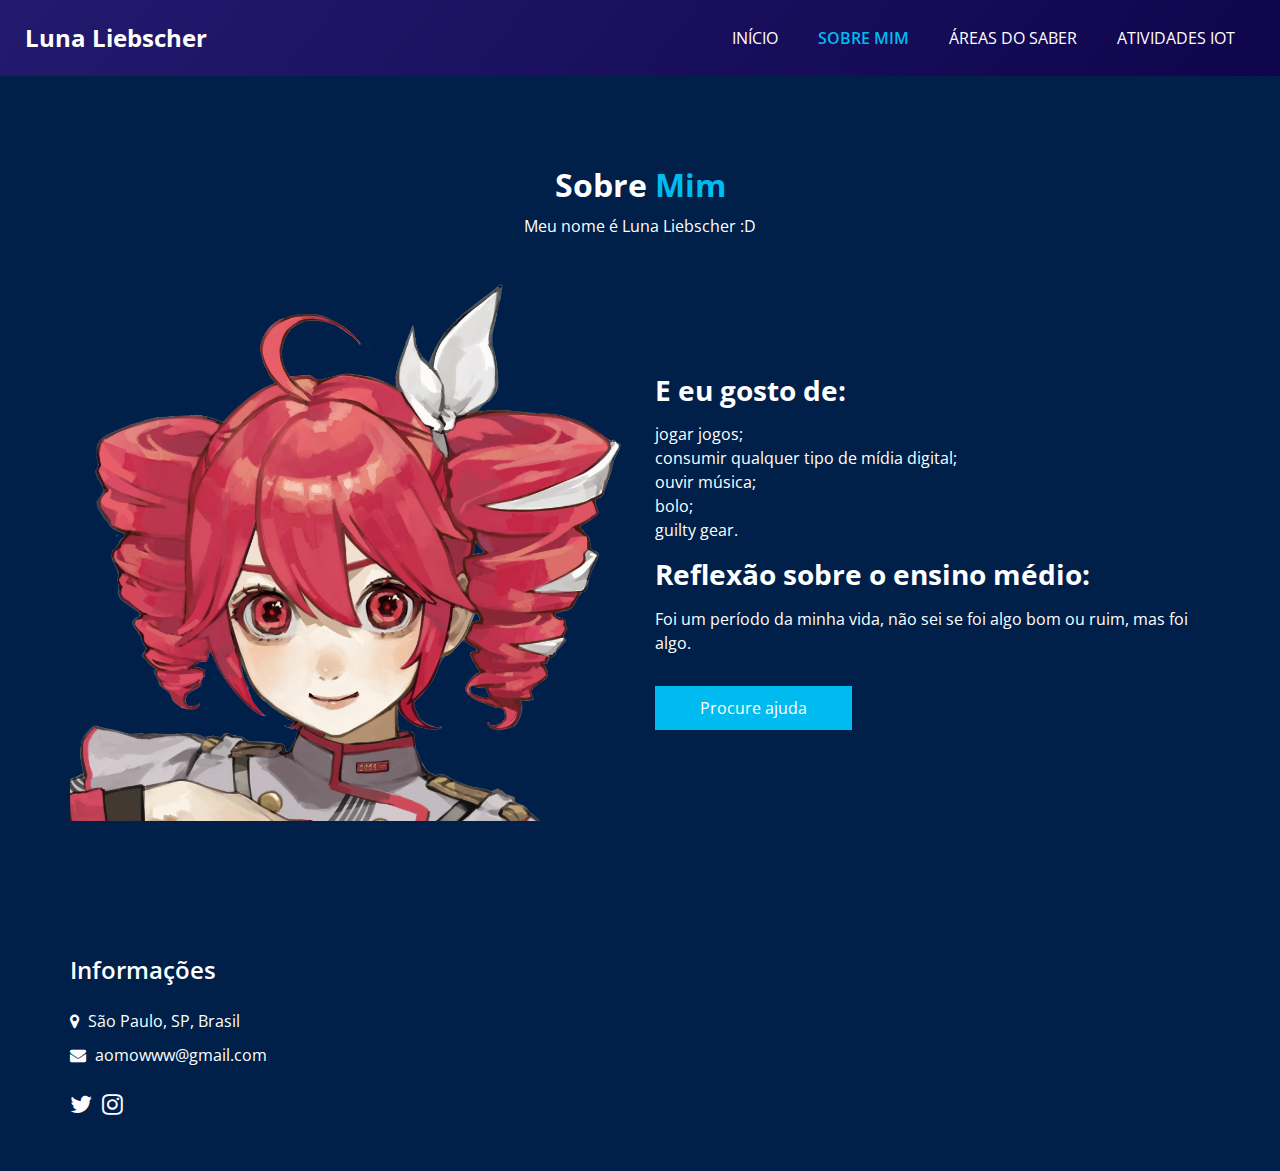
==== about.html @ f09e9547 "Add files via upload" ====
<!DOCTYPE html>
<html>

<head>
  <!-- Basic -->
  <meta charset="utf-8" />
  <meta http-equiv="X-UA-Compatible" content="IE=edge" />
  <!-- Mobile Metas -->
  <meta name="viewport" content="width=device-width, initial-scale=1, shrink-to-fit=no" />
  <!-- Site Metas -->
  <meta name="keywords" content="" />
  <meta name="description" content="" />
  <meta name="author" content="" />
  <link rel="shortcut icon" href="images/favicon.png" type="">

  <title> Luna Liebscher </title>

  <!-- bootstrap core css -->
  <link rel="stylesheet" type="text/css" href="css/bootstrap.css" />

  <!-- fonts style -->
  <link href="https://fonts.googleapis.com/css2?family=Roboto:wght@400;500;700;900&display=swap" rel="stylesheet">

  <!--owl slider stylesheet -->
  <link rel="stylesheet" type="text/css" href="https://cdnjs.cloudflare.com/ajax/libs/OwlCarousel2/2.3.4/assets/owl.carousel.min.css" />

  <!-- font awesome style -->
  <link href="css/font-awesome.min.css" rel="stylesheet" />

  <!-- estilos customizados -->
  <link href="css/style.css" rel="stylesheet" />
  <!-- responsive style -->
  <link href="css/responsive.css" rel="stylesheet" />

</head>

<body class="sub_page">

  <div class="hero_area">

    <div class="hero_bg_box">
      <div class="bg_img_box">
        <img src="images/hero-bg.png" alt="">
      </div>
    </div>

    <!-- header -->
    <header class="header_section">
      <div class="container-fluid">
        <nav class="navbar navbar-expand-lg custom_nav-container ">
          <a class="navbar-brand" href="index.html">
            <span>
              Luna Liebscher
            </span>
          </a>

          <button class="navbar-toggler" type="button" data-toggle="collapse" data-target="#navbarSupportedContent" aria-controls="navbarSupportedContent" aria-expanded="false" aria-label="Toggle navigation">
            <span class=""> </span>
          </button>

          <div class="collapse navbar-collapse" id="navbarSupportedContent">
            <ul class="navbar-nav  ">
              <li class="nav-item ">
                <a class="nav-link" href="index.html"> Início </a>
              </li>
              <li class="nav-item active">
                <a class="nav-link" href="about.html"> Sobre mim <span class="sr-only">(current)</span> </a>
              </li>
              <li class="nav-item">
                <a class="nav-link" href="service.html"> Áreas do Saber </a>
              </li>
              <li class="nav-item">
                <a class="nav-link" href="why.html"> Atividades IOT </a>
              </li>
            </ul>
          </div>
        </nav>
      </div>
    </header>
    <!-- fim do header -->
  </div>

  <!-- sobre mim -->

  <section class="about_section layout_padding">
    <div class="container  ">
      <div class="heading_container heading_center">
        <h2>
          Sobre <span>Mim</span>
        </h2>
        <p>
          Meu nome é Luna Liebscher :D
        </p>
      </div>
      <div class="row">
        <div class="col-md-6 ">
          <div class="img-box">
            <img src="images/Kasane_Teto_AI_-_SYNTHVzoom.png" alt="">
          </div>
        </div>
        <div class="col-md-6">
          <div class="detail-box">
            <h3>
              E eu gosto de:
            </h3>
            <p>
              jogar jogos;<br>
              consumir qualquer tipo de mídia digital;<br>
              ouvir música;<br>
              bolo;<br>
              guilty gear.
            </p>
            <h3>
              Reflexão sobre o ensino médio:
            </h3>
            <p>
              Foi um período da minha vida, não sei se foi algo bom ou ruim, mas foi algo.
            </p>
            <a href="https://onlylangers.com">
              Procure ajuda
            </a>
          </div>
        </div>
      </div>
    </div>
  </section>

  <!-- fim do sobre mim -->

  <!-- seção de informações -->

  <section class="info_section layout_padding2">
    <div class="container">
      <div class="row">
        <div class="col-md-6 col-lg-3 info_col">
          <div class="info_contact">
            <h4>
              Informações
            </h4>
            <div class="contact_link_box">
              <a href="">
                <i class="fa fa-map-marker" aria-hidden="true"></i>
                <span>
                  São Paulo, SP, Brasil
                </span>
              </a>
              <a href="">
                <i class="fa fa-envelope" aria-hidden="true"></i>
                <span>
                  aomowww@gmail.com
                </span>
              </a>
            </div>
          </div>
          <div class="info_social">
            <a href="https://twitter.com/aomow_">
              <i class="fa fa-twitter" aria-hidden="true"></i>
            </a>
            <a href="https://instagram.com/aomow_">
              <i class="fa fa-instagram" aria-hidden="true"></i>
            </a>
          </div>
        </div>
      </div>
    </div>
  </section>

  <!-- fim da seção de informações -->

  <!-- jQery -->
  <script type="text/javascript" src="js/jquery-3.4.1.min.js"></script>
  <!-- popper js -->
  <script src="https://cdn.jsdelivr.net/npm/popper.js@1.16.0/dist/umd/popper.min.js" integrity="sha384-Q6E9RHvbIyZFJoft+2mJbHaEWldlvI9IOYy5n3zV9zzTtmI3UksdQRVvoxMfooAo" crossorigin="anonymous">
  </script>
  <!-- bootstrap js -->
  <script type="text/javascript" src="js/bootstrap.js"></script>
  <!-- owl slider -->
  <script type="text/javascript" src="https://cdnjs.cloudflare.com/ajax/libs/OwlCarousel2/2.3.4/owl.carousel.min.js">
  </script>
  <!-- custom js -->
  <script type="text/javascript" src="js/custom.js"></script>

</body>

</html>
---- css/style.css ----
@import url("https://fonts.googleapis.com/css2?family=Lato:wght@400;700&family=Open+Sans:wght@300;400;600;700&display=swap");
body {
  font-family: "Open Sans", sans-serif;
  color: #0c0c0c;
  background-color: #ffffff;
  overflow-x: hidden;
}

.layout_padding {
  padding: 90px 0;
}

.layout_padding2 {
  padding: 75px 0;
}

.layout_padding2-top {
  padding-top: 75px;
}

.layout_padding2-bottom {
  padding-bottom: 75px;
}

.layout_padding-top {
  padding-top: 90px;
}

.layout_padding-bottom {
  padding-bottom: 90px;
}

.heading_container {
  display: -webkit-box;
  display: -ms-flexbox;
  display: flex;
  -webkit-box-orient: vertical;
  -webkit-box-direction: normal;
      -ms-flex-direction: column;
          flex-direction: column;
  -webkit-box-align: start;
      -ms-flex-align: start;
          align-items: flex-start;
}

.heading_container h2 {
  position: relative;
  font-weight: bold;
  margin-bottom: 0;
}

.heading_container h2 span {
  color: #00bbf0;
}

.heading_container p {
  margin-top: 10px;
  margin-bottom: 0;
}

.heading_container.heading_center {
  -webkit-box-align: center;
      -ms-flex-align: center;
          align-items: center;
  text-align: center;
}

a,
a:hover,
a:focus {
  text-decoration: none;
}

a:hover,
a:focus {
  color: initial;
}

.btn,
.btn:focus {
  outline: none !important;
  -webkit-box-shadow: none;
          box-shadow: none;
}

/*header section*/
.hero_area {
  position: relative;
  min-height: 100vh;
  display: -webkit-box;
  display: -ms-flexbox;
  display: flex;
  -webkit-box-orient: vertical;
  -webkit-box-direction: normal;
      -ms-flex-direction: column;
          flex-direction: column;
}

.hero_area .hero_bg_box {
  position: absolute;
  top: 0;
  left: 0;
  width: 100%;
  height: 100%;
  display: -webkit-box;
  display: -ms-flexbox;
  display: flex;
  -webkit-box-pack: center;
      -ms-flex-pack: center;
          justify-content: center;
  -webkit-box-align: end;
      -ms-flex-align: end;
          align-items: flex-end;
  overflow: hidden;
  z-index: -1;
}

.hero_area .hero_bg_box .bg_img_box {
  min-width: 100%;
  min-height: 100%;
}

.hero_area .hero_bg_box img {
  min-width: 100%;
  min-height: 100%;
}

.sub_page .hero_area {
  min-height: auto;
  background: linear-gradient(130deg, #231a6f, #0f054c);
}

.sub_page .hero_area .hero_bg_box {
  display: none;
}

.header_section {
  padding: 15px 0;
}

.header_section .container-fluid {
  padding-right: 25px;
  padding-left: 25px;
}

.navbar-brand span {
  font-weight: bold;
  font-size: 24px;
  color: #ffffff;
}

.custom_nav-container {
  padding: 0;
}

.custom_nav-container .navbar-nav {
  margin-left: auto;
}

.custom_nav-container .navbar-nav .nav-item .nav-link {
  padding: 5px 20px;
  color: #ffffff;
  text-align: center;
  text-transform: uppercase;
  border-radius: 5px;
  -webkit-transition: all 0.3s;
  transition: all 0.3s;
}

.custom_nav-container .navbar-nav .nav-item:hover .nav-link, .custom_nav-container .navbar-nav .nav-item.active .nav-link {
  color: #00bbf0;
}

.custom_nav-container .navbar-nav .nav-item.active .nav-link {
  font-weight: 600;
}

.custom_nav-container .nav_search-btn {
  width: 35px;
  height: 35px;
  padding: 0;
  border: none;
  color: #ffffff;
}

.custom_nav-container .nav_search-btn:hover {
  color: #00bbf0;
}

.custom_nav-container .navbar-toggler {
  outline: none;
}

.custom_nav-container .navbar-toggler {
  padding: 0;
  width: 37px;
  height: 42px;
  -webkit-transition: all 0.3s;
  transition: all 0.3s;
}

.custom_nav-container .navbar-toggler span {
  display: block;
  width: 35px;
  height: 4px;
  background-color: #ffffff;
  margin: 7px 0;
  -webkit-transition: all 0.3s;
  transition: all 0.3s;
  position: relative;
  border-radius: 5px;
  transition: all 0.3s;
}

.custom_nav-container .navbar-toggler span::before, .custom_nav-container .navbar-toggler span::after {
  content: "";
  position: absolute;
  left: 0;
  height: 100%;
  width: 100%;
  background-color: #ffffff;
  top: -10px;
  border-radius: 5px;
  -webkit-transition: all 0.3s;
  transition: all 0.3s;
}

.custom_nav-container .navbar-toggler span::after {
  top: 10px;
}

.custom_nav-container .navbar-toggler[aria-expanded="true"] {
  -webkit-transform: rotate(360deg);
          transform: rotate(360deg);
}

.custom_nav-container .navbar-toggler[aria-expanded="true"] span {
  -webkit-transform: rotate(45deg);
          transform: rotate(45deg);
}

.custom_nav-container .navbar-toggler[aria-expanded="true"] span::before, .custom_nav-container .navbar-toggler[aria-expanded="true"] span::after {
  -webkit-transform: rotate(90deg);
          transform: rotate(90deg);
  top: 0;
}

/*end header section*/
/* slider section */
.slider_section {
  -webkit-box-flex: 1;
      -ms-flex: 1;
          flex: 1;
  display: -webkit-box;
  display: -ms-flexbox;
  display: flex;
  -webkit-box-align: center;
      -ms-flex-align: center;
          align-items: center;
  position: relative;
  padding: 45px 0 145px 0;
}

.slider_section .row {
  -webkit-box-align: center;
      -ms-flex-align: center;
          align-items: center;
}

.slider_section #customCarousel1 {
  width: 100%;
  position: unset;
}

.slider_section .detail-box {
  color: #00204a;
}

.slider_section .detail-box h1 {
  font-size: 3rem;
  font-weight: bold;
  text-transform: uppercase;
  margin-bottom: 15px;
  color: #ffffff;
}

.slider_section .detail-box p {
  color: #fefefe;
  font-size: 14px;
}

.slider_section .detail-box .btn-box {
  display: -webkit-box;
  display: -ms-flexbox;
  display: flex;
  margin: 0 -5px;
  margin-top: 25px;
}

.slider_section .detail-box .btn-box a {
  margin: 5px;
  text-align: center;
  width: 165px;
}

.slider_section .detail-box .btn-box .btn1 {
  display: inline-block;
  padding: 10px 15px;
  background-color: #00bbf0;
  color: #ffffff;
  border-radius: 0;
  -webkit-transition: all 0.3s;
  transition: all 0.3s;
  border: none;
}

.slider_section .detail-box .btn-box .btn1:hover {
  background-color: #007fa4;
}

.slider_section .detail-box .btn-box .btn2 {
  display: inline-block;
  padding: 10px 15px;
  background-color: #000000;
  color: #ffffff;
  border-radius: 0;
  -webkit-transition: all 0.3s;
  transition: all 0.3s;
  border: none;
}

.slider_section .detail-box .btn-box .btn2:hover {
  background-color: black;
}

.slider_section .img-box {
  margin: 45px 0;
}

.slider_section .img-box img {
  width: 100%;
  -webkit-animation: upDown 5s infinite;
          animation: upDown 5s infinite;
}

@-webkit-keyframes upDown {
  0% {
    -webkit-transform: translateY(-45px);
            transform: translateY(-45px);
  }
  50% {
    -webkit-transform: translateY(45px);
            transform: translateY(45px);
  }
  100% {
    -webkit-transform: translateY(-45px);
            transform: translateY(-45px);
  }
}

@keyframes upDown {
  0% {
    -webkit-transform: translateY(-45px);
            transform: translateY(-45px);
  }
  50% {
    -webkit-transform: translateY(45px);
            transform: translateY(45px);
  }
  100% {
    -webkit-transform: translateY(-45px);
            transform: translateY(-45px);
  }
}

.slider_section .carousel-indicators {
  position: unset;
  margin: 0;
  -webkit-box-pack: center;
      -ms-flex-pack: center;
          justify-content: center;
  -webkit-box-align: center;
      -ms-flex-align: center;
          align-items: center;
}

.slider_section .carousel-indicators li {
  background-color: #ffffff;
  width: 12px;
  height: 12px;
  border-radius: 100%;
  opacity: 1;
}

.slider_section .carousel-indicators li.active {
  width: 20px;
  height: 20px;
  background-color: #00bbf0;
}

.service_section {
  position: relative;
}

.service_section .box {
  display: -webkit-box;
  display: -ms-flexbox;
  display: flex;
  -webkit-box-orient: vertical;
  -webkit-box-direction: normal;
      -ms-flex-direction: column;
          flex-direction: column;
  -webkit-box-align: center;
      -ms-flex-align: center;
          align-items: center;
  text-align: center;
  margin-top: 45px;
  background-color: #f8f8f9;
  padding: 20px;
  border-radius: 5px;
}

.service_section .box .img-box {
  display: -webkit-box;
  display: -ms-flexbox;
  display: flex;
  -webkit-box-pack: center;
      -ms-flex-pack: center;
          justify-content: center;
  -webkit-box-align: start;
      -ms-flex-align: start;
          align-items: flex-start;
  width: 125px;
  min-width: 75px;
  height: 75px;
  margin-bottom: 15px;
}

.service_section .box .img-box img {
  max-width: 100%;
  max-height: 100%;
  -webkit-transition: all 0.3s;
  transition: all 0.3s;
}

.service_section .box .detail-box h5 {
  font-weight: bold;
  text-transform: uppercase;
}

.service_section .box .detail-box a {
  color: #00204a;
  font-weight: 600;
}

.service_section .box .detail-box a:hover {
  color: #00bbf0;
}

.service_section .btn-box {
  display: -webkit-box;
  display: -ms-flexbox;
  display: flex;
  -webkit-box-pack: center;
      -ms-flex-pack: center;
          justify-content: center;
  margin-top: 45px;
}

.service_section .btn-box a {
  display: inline-block;
  padding: 10px 45px;
  background-color: #00bbf0;
  color: #ffffff;
  border-radius: 0;
  -webkit-transition: all 0.3s;
  transition: all 0.3s;
  border: none;
}

.service_section .btn-box a:hover {
  background-color: #007fa4;
}

.about_section {
  background-color: #00204a;
  color: #ffffff;
}

.about_section .heading_container {
  margin-bottom: 45px;
}

.about_section .row {
  -webkit-box-align: center;
      -ms-flex-align: center;
          align-items: center;
}

.about_section .img-box img {
  max-width: 100%;
}

.about_section .detail-box h3 {
  font-weight: bold;
}

.about_section .detail-box p {
  margin-top: 15px;
}

.about_section .detail-box a {
  display: inline-block;
  padding: 10px 45px;
  background-color: #00bbf0;
  color: #ffffff;
  border-radius: 0px;
  -webkit-transition: all 0.3s;
  transition: all 0.3s;
  border: none;
  margin-top: 15px;
}

.about_section .detail-box a:hover {
  background-color: #007fa4;
}

.why_section .box {
  margin-top: 45px;
  display: -webkit-box;
  display: -ms-flexbox;
  display: flex;
  -webkit-box-orient: vertical;
  -webkit-box-direction: normal;
      -ms-flex-direction: column;
          flex-direction: column;
  -webkit-box-align: center;
      -ms-flex-align: center;
          align-items: center;
  text-align: center;
}

.why_section .box .img-box {
  margin-bottom: 20px;
  width: 120px;
  height: 120px;
  min-width: 120px;
  min-height: 120px;
  border-radius: 100%;
  border: 5px solid #00204a;
  display: -webkit-box;
  display: -ms-flexbox;
  display: flex;
  -webkit-box-pack: center;
      -ms-flex-pack: center;
          justify-content: center;
  -webkit-box-align: center;
      -ms-flex-align: center;
          align-items: center;
}

.why_section .box .img-box img {
  width: 55px;
  height: auto;
  fill: #00204a;
}

.why_section .box h5 {
  font-weight: bold;
  margin-bottom: 10px;
}

.why_section .box p {
  margin-bottom: 0;
}

.why_section .btn-box {
  display: -webkit-box;
  display: -ms-flexbox;
  display: flex;
  -webkit-box-pack: center;
      -ms-flex-pack: center;
          justify-content: center;
  margin-top: 45px;
}

.why_section .btn-box a {
  display: inline-block;
  padding: 10px 45px;
  background-color: #00bbf0;
  color: #ffffff;
  border-radius: 0;
  -webkit-transition: all 0.3s;
  transition: all 0.3s;
  border: none;
}

.why_section .btn-box a:hover {
  background-color: #007fa4;
}

/*team section */
.team_section {
  text-align: center;
  background-color: #00204a;
  color: #ffffff;
}

.team_section .heading_container {
  -webkit-box-pack: center;
      -ms-flex-pack: center;
          justify-content: center;
}

.team_section .team_container {
  padding: 0 15px;
}

.team_section .team_container .box {
  padding: 35px 0 0 0;
  border-radius: 5px;
  overflow: hidden;
  -webkit-transition: all .1s;
  transition: all .1s;
  margin-top: 45px;
  background: -webkit-gradient(linear, left top, left bottom, from(#002759), to(#002b64));
  background: linear-gradient(to bottom, #002759, #002b64);
}

.team_section .team_container .box .img-box {
  display: -webkit-box;
  display: -ms-flexbox;
  display: flex;
  -webkit-box-pack: center;
      -ms-flex-pack: center;
          justify-content: center;
  -webkit-box-align: center;
      -ms-flex-align: center;
          align-items: center;
}

.team_section .team_container .box .img-box img {
  width: 120px;
  border-radius: 100%;
  border: 5px solid #ffffff;
}

.team_section .team_container .box .detail-box {
  margin: 25px 0;
}

.team_section .team_container .box .detail-box h5 {
  color: #00bbf0;
  font-weight: 600;
  position: relative;
}

.team_section .team_container .box .social_box {
  padding: 10px 45px 20px 45px;
  display: -webkit-box;
  display: -ms-flexbox;
  display: flex;
  -webkit-box-pack: justify;
      -ms-flex-pack: justify;
          justify-content: space-between;
}

.team_section .team_container .box .social_box a {
  color: #ffffff;
  font-size: 22px;
}

.team_section .team_container .box .social_box a:hover {
  color: #00bbf0;
}

/*team section end*/
/* client section start */
.client_section .heading_container {
  margin-bottom: 30px;
}

.client_section .box {
  display: -webkit-box;
  display: -ms-flexbox;
  display: flex;
  -webkit-box-orient: vertical;
  -webkit-box-direction: normal;
      -ms-flex-direction: column;
          flex-direction: column;
  margin: 15px;
}

.client_section .box .img-box {
  position: relative;
  display: -webkit-box;
  display: -ms-flexbox;
  display: flex;
  -webkit-box-pack: center;
      -ms-flex-pack: center;
          justify-content: center;
  -webkit-box-align: center;
      -ms-flex-align: center;
          align-items: center;
  width: 100px;
  margin-bottom: -50px;
  margin-left: 25px;
  position: relative;
}

.client_section .box .img-box img {
  border-radius: 100%;
}

.client_section .box .client_id {
  display: -webkit-box;
  display: -ms-flexbox;
  display: flex;
  -webkit-box-pack: justify;
      -ms-flex-pack: justify;
          justify-content: space-between;
}

.client_section .box .client_id .client_info h6 {
  font-weight: 600;
  margin-bottom: 5px;
}

.client_section .box .client_id .client_info p {
  margin-bottom: 0;
  font-size: 15px;
  font-size: 14px;
  margin-bottom: 10px;
}

.client_section .box .detail-box {
  background-color: #ffffff;
  -webkit-box-shadow: 0 0 15px 0 rgba(0, 0, 0, 0.15);
          box-shadow: 0 0 15px 0 rgba(0, 0, 0, 0.15);
  padding: 75px 25px 25px 25px;
}

.client_section .box .detail-box i {
  color: #00204a;
  margin-bottom: 10px;
}

.client_section .owl-carousel .owl-nav {
  display: -webkit-box;
  display: -ms-flexbox;
  display: flex;
  -webkit-box-pack: center;
      -ms-flex-pack: center;
          justify-content: center;
  margin-top: 45px;
}

.client_section .owl-carousel .owl-nav .owl-prev,
.client_section .owl-carousel .owl-nav .owl-next {
  width: 55px;
  height: 55px;
  background-color: #ffffff;
  color: #000000;
  outline: none;
  bottom: 0px;
  font-size: 24px;
  -webkit-box-shadow: 0 0 5px 0 rgba(0, 0, 0, 0.25);
          box-shadow: 0 0 5px 0 rgba(0, 0, 0, 0.25);
}

.client_section .owl-carousel .owl-nav .owl-prev:hover,
.client_section .owl-carousel .owl-nav .owl-next:hover {
  color: #00204a;
}

/* client section end */
.info_section {
  background-color: #00204a;
  color: #ffffff;
  padding: 45px 0 15px 0;
}

.info_section h4 {
  font-weight: 600;
  margin-bottom: 20px;
}

.info_section .info_col {
  margin-bottom: 30px;
}

.info_section .info_contact .contact_link_box {
  display: -webkit-box;
  display: -ms-flexbox;
  display: flex;
  -webkit-box-orient: vertical;
  -webkit-box-direction: normal;
      -ms-flex-direction: column;
          flex-direction: column;
}

.info_section .info_contact .contact_link_box a {
  margin: 5px 0;
  color: #ffffff;
}

.info_section .info_contact .contact_link_box a i {
  margin-right: 5px;
}

.info_section .info_contact .contact_link_box a:hover {
  color: #00bbf0;
}

.info_section .info_social {
  display: -webkit-box;
  display: -ms-flexbox;
  display: flex;
  margin-top: 20px;
  margin-bottom: 10px;
}

.info_section .info_social a {
  display: -webkit-box;
  display: -ms-flexbox;
  display: flex;
  -webkit-box-pack: center;
      -ms-flex-pack: center;
          justify-content: center;
  -webkit-box-align: center;
      -ms-flex-align: center;
          align-items: center;
  color: #ffffff;
  border-radius: 100%;
  margin-right: 10px;
  font-size: 24px;
}

.info_section .info_social a:hover {
  color: #00bbf0;
}

.info_section .info_links {
  display: -webkit-box;
  display: -ms-flexbox;
  display: flex;
  -webkit-box-orient: vertical;
  -webkit-box-direction: normal;
      -ms-flex-direction: column;
          flex-direction: column;
  -ms-flex-wrap: wrap;
      flex-wrap: wrap;
}

.info_section .info_links a {
  display: -webkit-box;
  display: -ms-flexbox;
  display: flex;
  -webkit-box-align: center;
      -ms-flex-align: center;
          align-items: center;
  margin-bottom: 15px;
  color: #ffffff;
}

.info_section .info_links a:hover {
  color: #00bbf0;
}

.info_section form input {
  border: none;
  border-bottom: 1px solid #ffffff;
  background-color: transparent;
  width: 100%;
  height: 45px;
  color: #ffffff;
  outline: none;
}

.info_section form input::-webkit-input-placeholder {
  color: #ffffff;
}

.info_section form input:-ms-input-placeholder {
  color: #ffffff;
}

.info_section form input::-ms-input-placeholder {
  color: #ffffff;
}

.info_section form input::placeholder {
  color: #ffffff;
}

.info_section form button {
  width: 100%;
  text-align: center;
  display: inline-block;
  padding: 10px 55px;
  background-color: #00bbf0;
  color: #ffffff;
  border-radius: 0;
  -webkit-transition: all 0.3s;
  transition: all 0.3s;
  border: none;
  margin-top: 15px;
}

.info_section form button:hover {
  background-color: #007fa4;
}

/* footer section*/
.footer_section {
  position: relative;
  background-color: #ffffff;
  text-align: center;
}

.footer_section p {
  color: #00204a;
  padding: 25px 0;
  margin: 0;
}

.footer_section p a {
  color: inherit;
}
/*# sourceMappingURL=style.css.map */
---- css/responsive.css ----
@media (max-width: 1300px) {}

@media (max-width: 1120px) {}

@media (max-width: 992px) {
  .hero_area {
    min-height: auto;
  }

  .hero_area {
    background: linear-gradient(130deg, #231a6f, #0f054c);
  }

  .hero_area .hero_bg_box {
    display: none;
  }

  .slider_section {
    padding: 45px 0 75px 0;
  }

  .custom_nav-container .navbar-nav {
    padding-top: 15px;
    align-items: center;
  }


  .custom_nav-container .navbar-nav .nav-item .nav-link {
    padding: 5px 25px;
    margin: 5px 0;
  }


}

@media (max-width: 768px) {
  .about_section .img-box {
    margin-bottom: 45px;
  }

}

@media (max-width: 576px) {
  .header_section .header_top .contact_nav a span {
    display: none;
  }


  .client_section .client_container {
    width: 100%;
  }

  .client_section .box {
    margin: 0;
  }

  .owl-nav {
    display: flex;
    justify-content: center;
    margin-top: 45px;
  }

  .client_section .owl-carousel .owl-nav .owl-prev,
  .client_section .owl-carousel .owl-nav .owl-next {
    position: unset;
    margin: 0 2.5px;
  }
}

@media (max-width: 480px) {
  .slider_section .detail-box h1 {
    font-size: 2rem;
  }

  .track_section form {
    flex-direction: column;
    align-items: flex-start;
  }

  .track_section form input {
    width: 100%;
  }

  .track_section form button {
    padding: 10px 60px;
    margin-top: 10px;
  }
}

@media (max-width: 420px) {
  .service_section .box {
    flex-direction: column;
  }

  .service_section .box .img-box {
    justify-content: flex-start;
    margin-bottom: 15px;
  }
}

@media (max-width: 376px) {}

@media (min-width: 1200px) {
  .container {
    max-width: 1170px;
  }
}
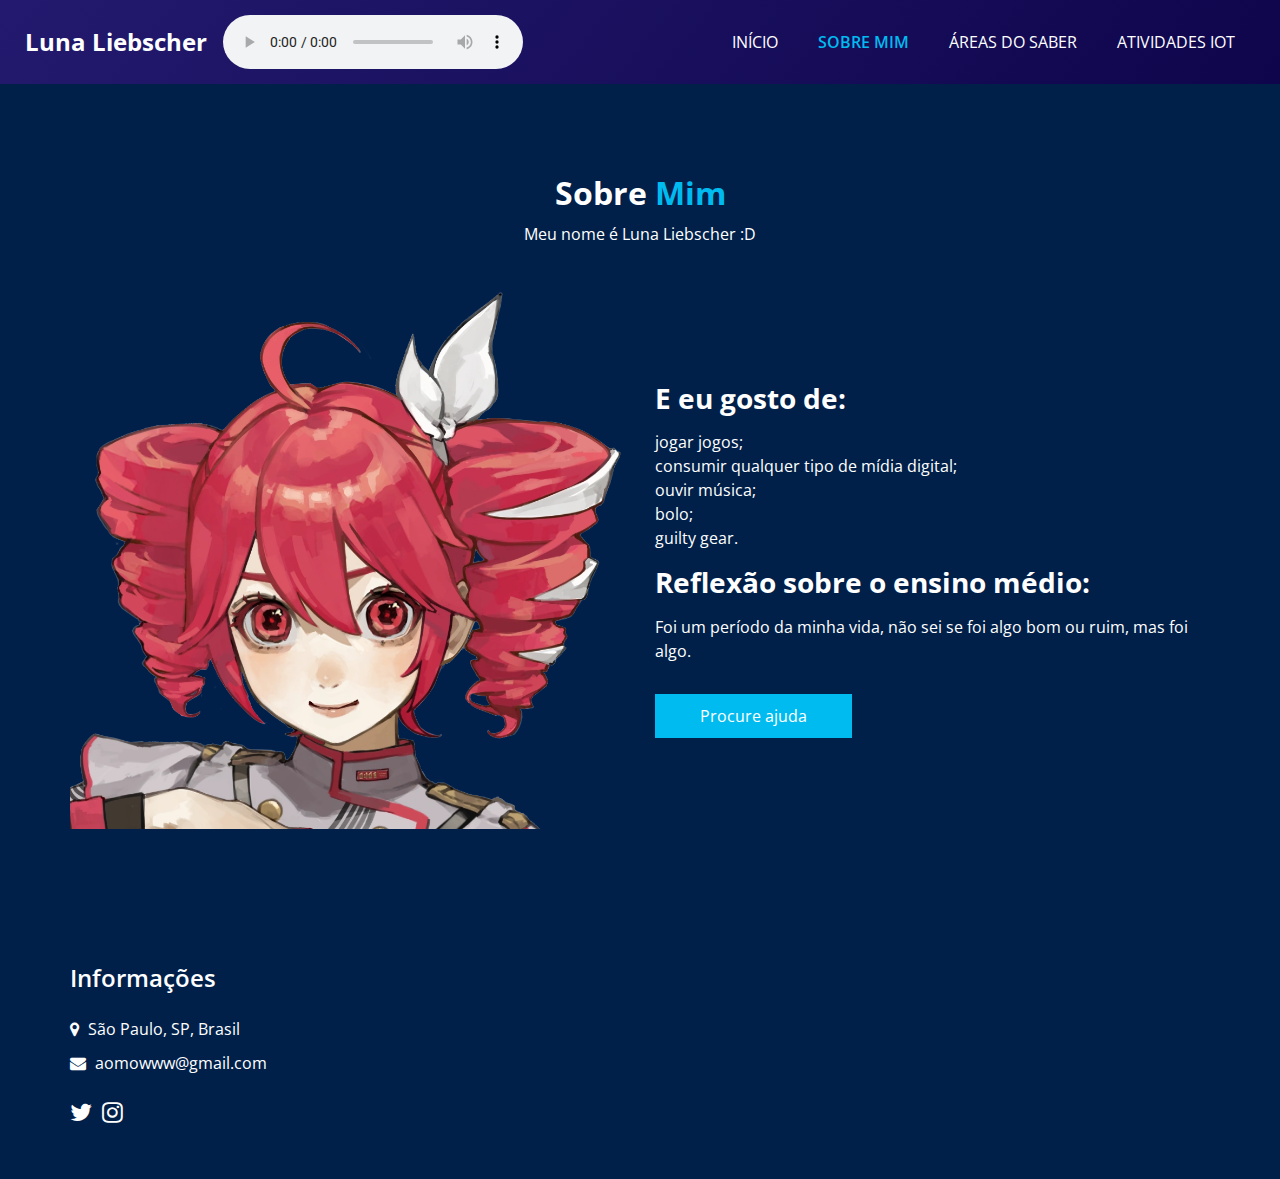
==== commit a284b8e5: "Add files via upload" ====
--- a/about.html
+++ b/about.html
@@ -54,6 +54,10 @@
             </span>
           </a>
 
+          <audio controls autoplay loop>
+            <source src="audio/1-15-_8-regret.mp3">
+          </audio>
+          
           <button class="navbar-toggler" type="button" data-toggle="collapse" data-target="#navbarSupportedContent" aria-controls="navbarSupportedContent" aria-expanded="false" aria-label="Toggle navigation">
             <span class=""> </span>
           </button>
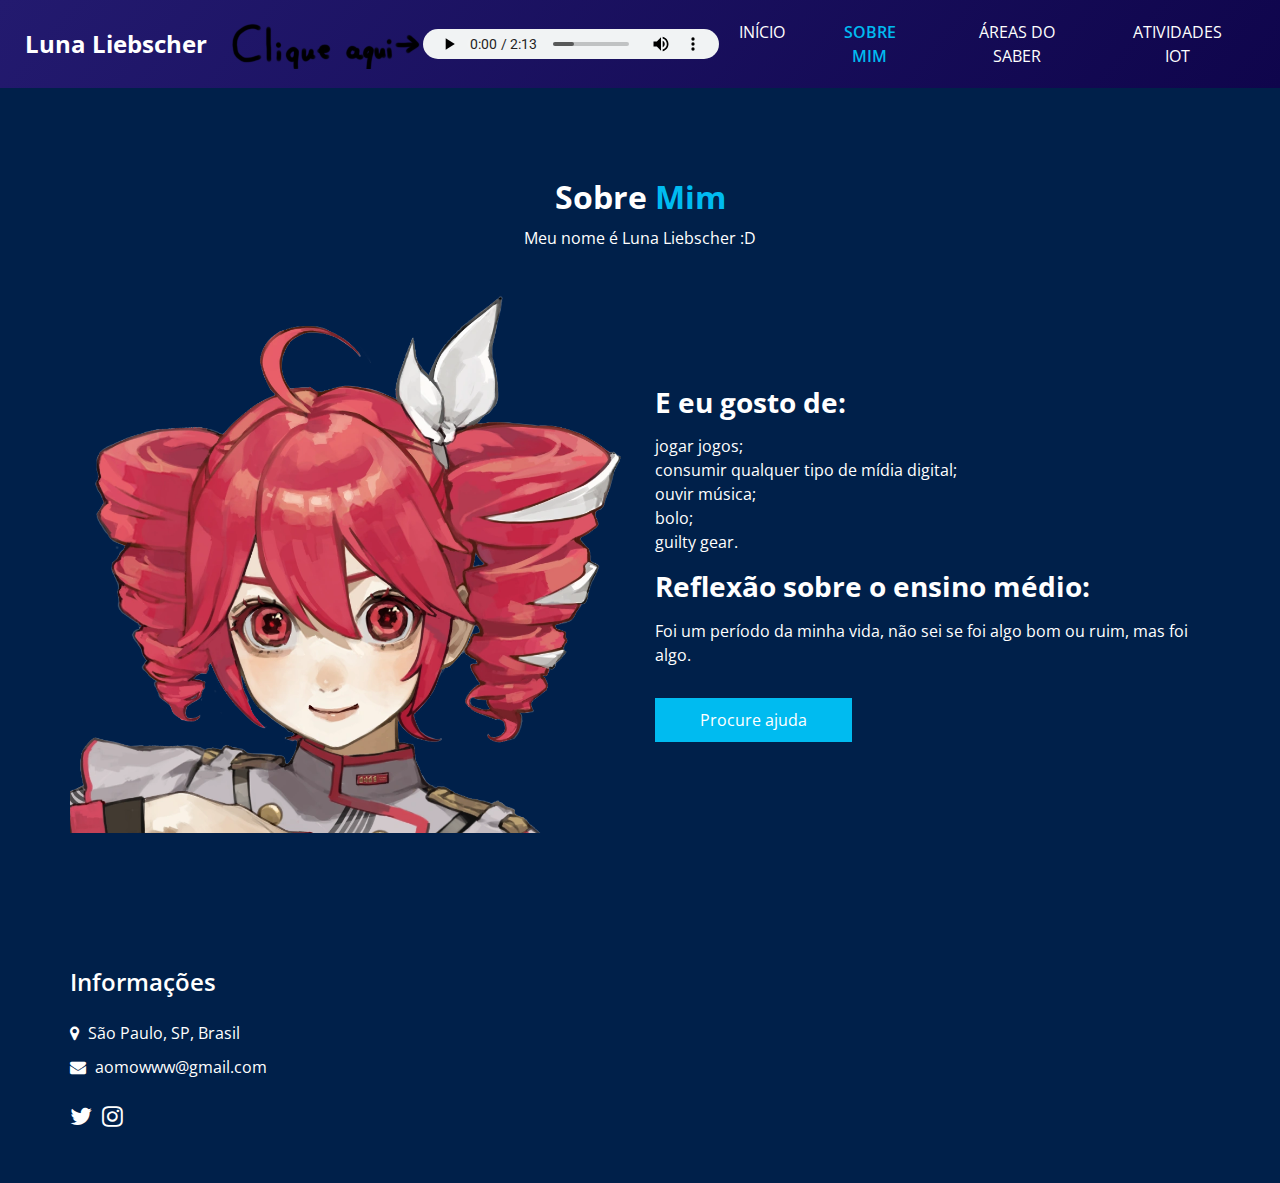
==== commit 6d3f576e: "aatualizacaodalistamaisgaydoispontozerodoplanetaterra" ====
--- a/about.html
+++ b/about.html
@@ -54,7 +54,11 @@
             </span>
           </a>
 
-          <audio controls autoplay loop>
+          <div class="img-box">
+            <img src="images/cliqueaqui.png">
+          </div>
+
+          <audio controls autoplay loop style="height:30px">
             <source src="audio/1-15-_8-regret.mp3">
           </audio>
           
--- a/css/style.css
+++ b/css/style.css
@@ -2,7 +2,7 @@
 body {
   font-family: "Open Sans", sans-serif;
   color: #0c0c0c;
-  background-color: #ffffff;
+  background-color: #7742a5;
   overflow-x: hidden;
 }
 
@@ -85,7 +85,9 @@
 
 /*header section*/
 .hero_area {
-  position: relative;
+  position: sticky;
+  top: 0;
+  z-index: 10;
   min-height: 100vh;
   display: -webkit-box;
   display: -ms-flexbox;
@@ -430,7 +432,7 @@
   -webkit-box-align: start;
       -ms-flex-align: start;
           align-items: flex-start;
-  width: 125px;
+  width: 25px;
   min-width: 75px;
   height: 75px;
   margin-bottom: 15px;
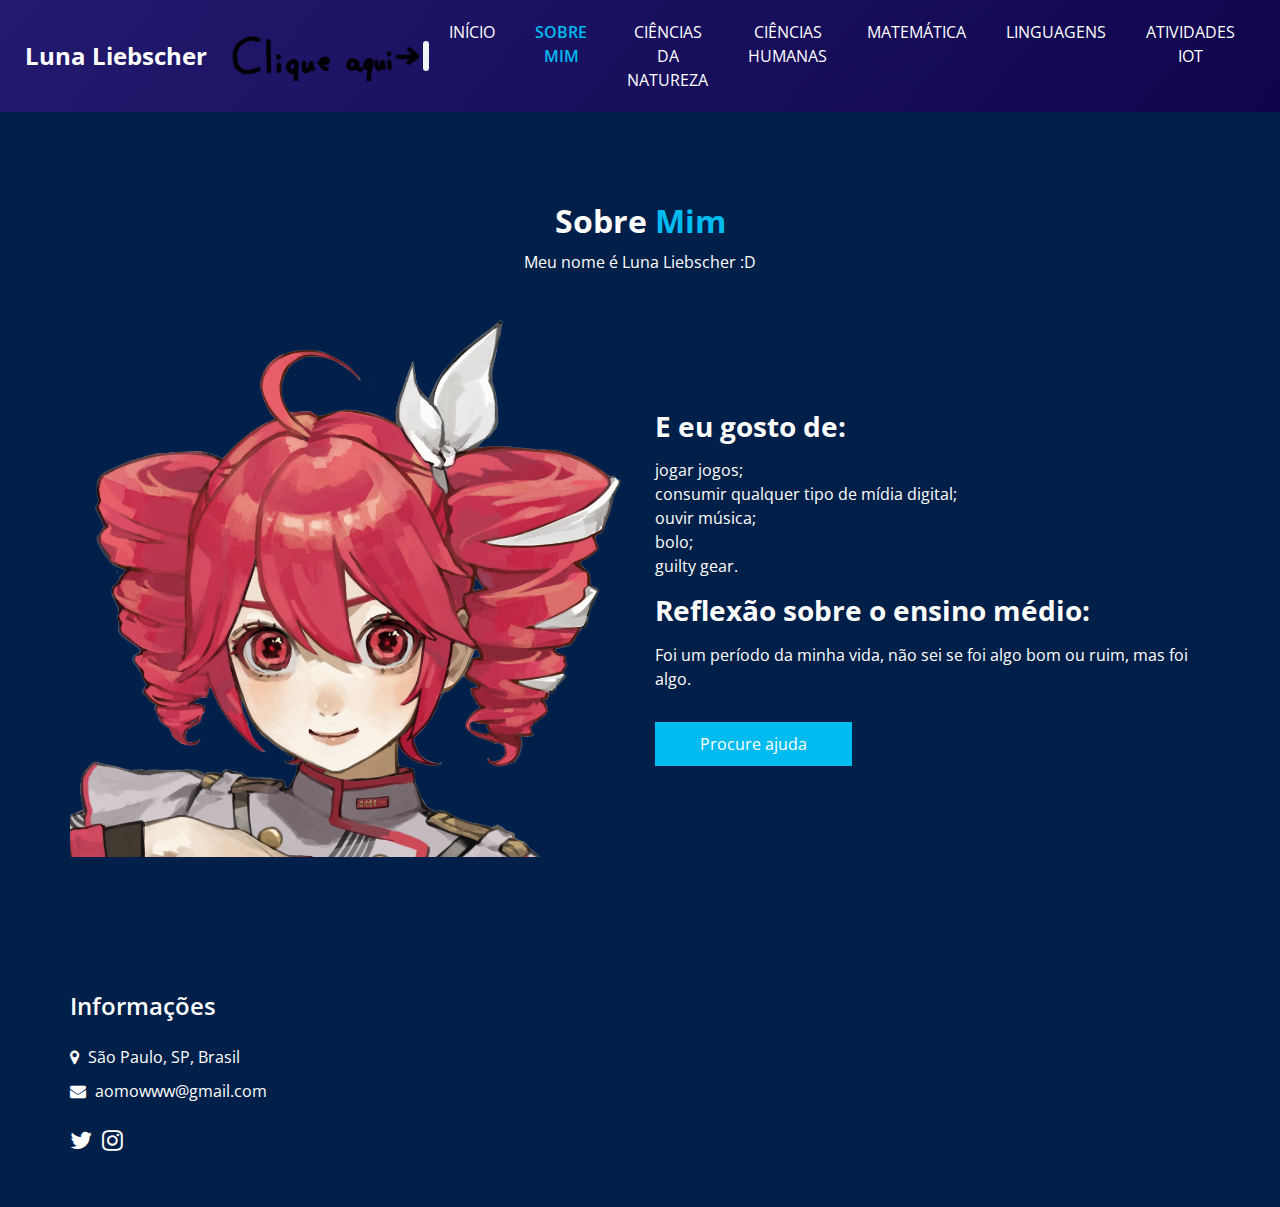
==== commit 26b6e84a: "aatualizacaodalistamaisgaydoispontozerodoplanetaterra" ====
--- a/about.html
+++ b/about.html
@@ -75,7 +75,16 @@
                 <a class="nav-link" href="about.html"> Sobre mim <span class="sr-only">(current)</span> </a>
               </li>
               <li class="nav-item">
-                <a class="nav-link" href="service.html"> Áreas do Saber </a>
+                <a class="nav-link" href="service.html"> Ciências da Natureza </a>
+              </li>
+              <li class="nav-item">
+                <a class="nav-link" href="cienciashumanas.html"> Ciências Humanas </a>
+              </li>
+              <li class="nav-item">
+                <a class="nav-link" href="matematica.html"> Matemática </a>
+              </li>
+              <li class="nav-item">
+                <a class="nav-link" href="linguagens.html"> Linguagens </a>
               </li>
               <li class="nav-item">
                 <a class="nav-link" href="why.html"> Atividades IOT </a>
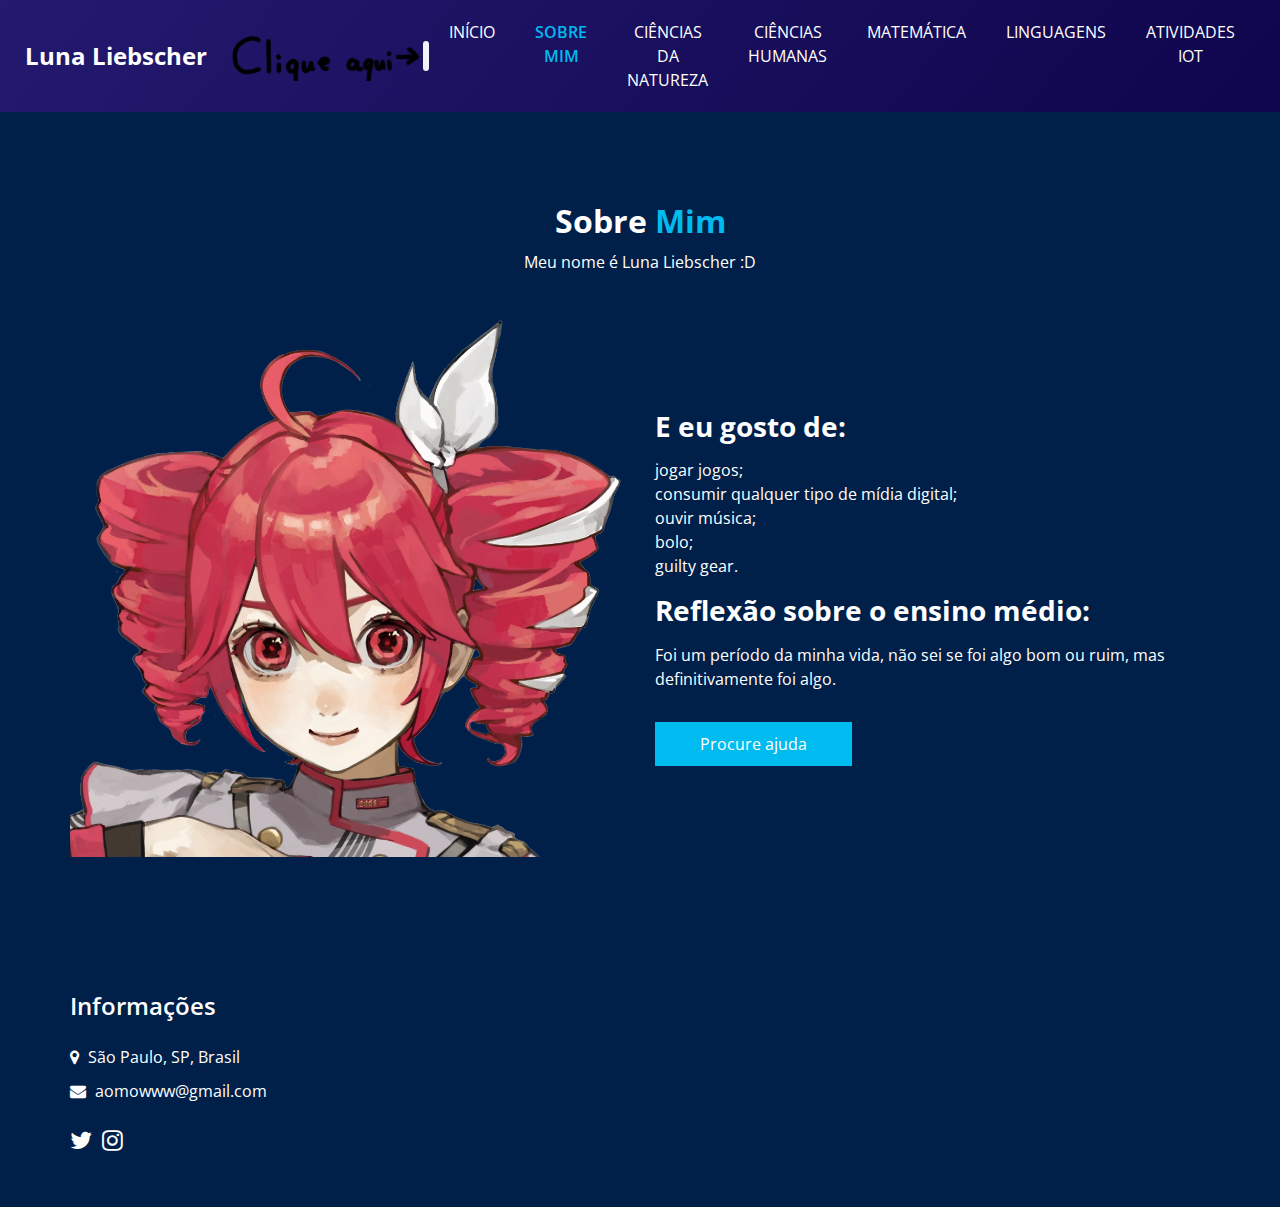
==== commit f9180f70: "aatualizacaodalistamaisgaydoispontozerodoplanetaterra" ====
--- a/about.html
+++ b/about.html
@@ -11,7 +11,7 @@
   <meta name="keywords" content="" />
   <meta name="description" content="" />
   <meta name="author" content="" />
-  <link rel="shortcut icon" href="images/favicon.png" type="">
+  <link rel="shortcut icon" href="images/Agent8_OctolingGirlbandeiratransredondo2.png" type="">
 
   <title> Luna Liebscher </title>
 
@@ -58,7 +58,7 @@
             <img src="images/cliqueaqui.png">
           </div>
 
-          <audio controls autoplay loop style="height:30px">
+          <audio id="player" controls autoplay loop style="height:30px">
             <source src="audio/1-15-_8-regret.mp3">
           </audio>
           
@@ -131,7 +131,7 @@
               Reflexão sobre o ensino médio:
             </h3>
             <p>
-              Foi um período da minha vida, não sei se foi algo bom ou ruim, mas foi algo.
+              Foi um período da minha vida, não sei se foi algo bom ou ruim, mas definitivamente foi algo.
             </p>
             <a href="https://onlylangers.com">
               Procure ajuda
@@ -196,6 +196,8 @@
   </script>
   <!-- custom js -->
   <script type="text/javascript" src="js/custom.js"></script>
+  <!-- audio player js -->
+  <script src="js/script.js"></script>
 
 </body>
 
